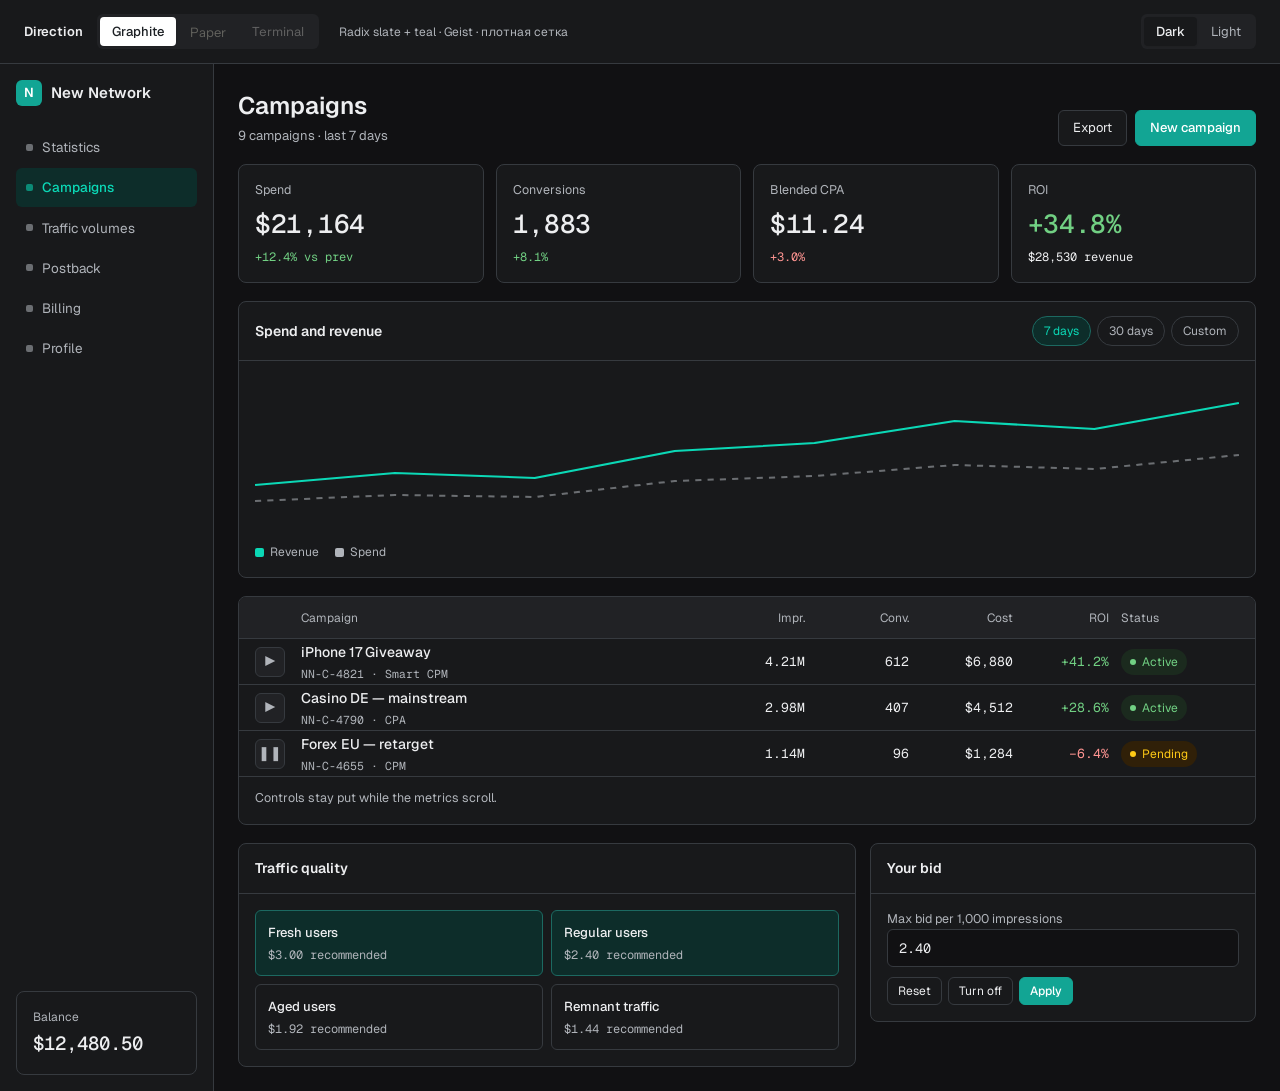
==== styleguide.html @ 1e0968e9 "Add a live comparison of three design directions styleguide.html renders the same slice of the cabin" ====
<!doctype html>
<html lang="en" data-skin="graphite" data-theme="dark">
<head>
<meta charset="utf-8">
<meta name="viewport" content="width=device-width,initial-scale=1">
<title>New Network — design directions</title>
<link rel="preconnect" href="https://fonts.googleapis.com">
<link rel="preconnect" href="https://fonts.gstatic.com" crossorigin>
<link href="https://fonts.googleapis.com/css2?family=Geist:wght@400;500;600&family=Geist+Mono:wght@400;500&family=Instrument+Sans:wght@400;500;600&family=IBM+Plex+Mono:wght@400;500&family=Space+Grotesk:wght@400;500;600&family=Martian+Mono:wght@400;500&display=swap" rel="stylesheet">
<link rel="stylesheet" href="skins.css?v=1">
<link rel="stylesheet" href="styleguide.css?v=1">
</head>
<body>

<div class="bar">
  <b>Direction</b>
  <div class="sw" id="skins">
    <button data-skin="graphite" aria-pressed="true">Graphite</button>
    <button data-skin="paper" aria-pressed="false">Paper</button>
    <button data-skin="terminal" aria-pressed="false">Terminal</button>
  </div>
  <span class="lab" id="about">Radix slate + teal · Geist · плотная сетка</span>
  <div class="sw" id="themes" style="margin-left:auto">
    <button data-theme="dark" aria-pressed="true">Dark</button>
    <button data-theme="light" aria-pressed="false">Light</button>
  </div>
</div>

<div class="wrap">
  <aside class="side">
    <div class="logo"><span class="mark">N</span> New Network</div>
    <nav class="nav">
      <a href="#"><i></i>Statistics</a>
      <a href="#" class="on"><i></i>Campaigns</a>
      <a href="#"><i></i>Traffic volumes</a>
      <a href="#"><i></i>Postback</a>
      <a href="#"><i></i>Billing</a>
      <a href="#"><i></i>Profile</a>
    </nav>
    <div class="bal"><div class="k">Balance</div><div class="v">$12,480.50</div></div>
  </aside>

  <main class="main">
    <div class="head">
      <div><h1 class="h1">Campaigns</h1><p class="sub">9 campaigns · last 7 days</p></div>
      <div class="btns"><button class="btn">Export</button><button class="btn pri">New campaign</button></div>
    </div>

    <div class="cards">
      <div class="card"><div class="k">Spend</div><div class="v">$21,164</div><div class="d up">+12.4% vs prev</div></div>
      <div class="card"><div class="k">Conversions</div><div class="v">1,883</div><div class="d up">+8.1%</div></div>
      <div class="card"><div class="k">Blended CPA</div><div class="v">$11.24</div><div class="d down">+3.0%</div></div>
      <div class="card"><div class="k">ROI</div><div class="v up">+34.8%</div><div class="d">$28,530 revenue</div></div>
    </div>

    <div class="panel">
      <div class="panel-h"><span class="panel-t">Spend and revenue</span>
        <div class="chips"><span class="chip on">7 days</span><span class="chip">30 days</span><span class="chip">Custom</span></div>
      </div>
      <div class="chart">
        <svg viewBox="0 0 640 150" preserveAspectRatio="none">
          <polyline fill="none" stroke="var(--accent)" stroke-width="2" points="0,108 91,96 182,101 273,74 364,66 455,44 546,52 640,26"/>
          <polyline fill="none" stroke="var(--text-3)" stroke-width="2" stroke-dasharray="4 4" opacity="0.55" points="0,124 91,118 182,120 273,104 364,99 455,88 546,92 640,78"/>
        </svg>
      </div>
      <div class="legend"><span><i class="key" style="background:var(--accent)"></i>Revenue</span>
        <span><i class="key" style="background:var(--text-3)"></i>Spend</span></div>
    </div>

    <div class="panel">
      <div class="tr thead">
        <div></div><div class="th">Campaign</div><div class="th r">Impr.</div><div class="th r">Conv.</div>
        <div class="th r">Cost</div><div class="th r">ROI</div><div class="th">Status</div>
      </div>
      <div class="tr row">
        <div class="play">▶</div>
        <div><div class="cname">iPhone 17 Giveaway</div><div class="cid">NN-C-4821 · Smart CPM</div></div>
        <div class="num r">4.21M</div><div class="num r">612</div><div class="num r">$6,880</div>
        <div class="num r up">+41.2%</div><div><span class="pill ok"><i class="dot"></i>Active</span></div>
      </div>
      <div class="tr row">
        <div class="play">▶</div>
        <div><div class="cname">Casino DE — mainstream</div><div class="cid">NN-C-4790 · CPA</div></div>
        <div class="num r">2.98M</div><div class="num r">407</div><div class="num r">$4,512</div>
        <div class="num r up">+28.6%</div><div><span class="pill ok"><i class="dot"></i>Active</span></div>
      </div>
      <div class="tr row">
        <div class="play">❚❚</div>
        <div><div class="cname">Forex EU — retarget</div><div class="cid">NN-C-4655 · CPM</div></div>
        <div class="num r">1.14M</div><div class="num r">96</div><div class="num r">$1,284</div>
        <div class="num r down">−6.4%</div><div><span class="pill wait"><i class="dot"></i>Pending</span></div>
      </div>
      <div class="note" style="padding-top:12px">Controls stay put while the metrics scroll.</div>
    </div>

    <div class="two">
      <div class="panel">
        <div class="panel-h"><span class="panel-t">Traffic quality</span></div>
        <div class="field">
          <div class="tiles">
            <div class="tile on"><b>Fresh users</b><s>$3.00 recommended</s></div>
            <div class="tile on"><b>Regular users</b><s>$2.40 recommended</s></div>
            <div class="tile"><b>Aged users</b><s>$1.92 recommended</s></div>
            <div class="tile"><b>Remnant traffic</b><s>$1.44 recommended</s></div>
          </div>
        </div>
      </div>
      <div class="panel">
        <div class="panel-h"><span class="panel-t">Your bid</span></div>
        <div class="field">
          <div><div class="lab">Max bid per 1,000 impressions</div>
            <input class="inp" value="2.40" style="font-family:var(--mono)"></div>
          <div class="acts" style="justify-content:flex-start">
            <button class="btn xs">Reset</button><button class="btn xs dgr">Turn off</button>
            <button class="btn xs pri">Apply</button>
          </div>
        </div>
      </div>
    </div>
  </main>
</div>

<script>
  var ABOUT = {
    graphite: 'Radix slate + teal · Geist · плотная сетка, радиус 8',
    paper:    'Radix sand + orange · Instrument Sans · воздух, радиус 14, строка 58',
    terminal: 'Radix gray + lime · Space Grotesk + Martian Mono · радиус 2, строка 40'
  };
  function bind(id, attr) {
    document.getElementById(id).addEventListener('click', function (e) {
      var b = e.target.closest('button'); if (!b) return;
      document.documentElement.setAttribute('data-' + attr, b.dataset[attr]);
      [].forEach.call(this.querySelectorAll('button'), function (x) {
        x.setAttribute('aria-pressed', String(x === b));
      });
      if (attr === 'skin') document.getElementById('about').textContent = ABOUT[b.dataset.skin];
    });
  }
  bind('skins', 'skin'); bind('themes', 'theme');
</script>
</body>
</html>
---- skins.css ----
/* Три направления кабинета.
   Значения взяты из Radix Colors (MIT, https://github.com/radix-ui/colors):
   шкалы slate / sand / gray + teal / orange / lime, светлые и тёмные пары.
   Ступени по назначению: 1-3 подложки, 6-8 рамки, 9 заливка, 11 текст, 12 заголовок. */

[data-skin="graphite"], [data-skin="graphite"][data-theme="light"] {
  --bg:#f9f9fb; --surface:#ffffff; --surface-2:#f0f0f3; --surface-3:#e8e8ec;
  --border:#d9d9e0; --border-strong:#b9bbc6;
  --text:#1c2024; --text-2:#60646c; --text-3:#60646c;
  --accent:#008573; --accent-solid:#12a594; --accent-soft:#e0f8f3; --accent-line:#83cdc1;
  --pos:#2a7e3b; --pos-soft:#e9f6e9; --neg:#ce2c31; --neg-soft:#feebec;
  --warn:#ab6400; --warn-soft:#fff7c2; --info:#0d74ce;
  --font:'Geist', system-ui, sans-serif; --mono:'Geist Mono', monospace;
  --r:8px; --r-sm:6px; --row:46px; --pad:16px; --track:0;
}

[data-skin="graphite"][data-theme="dark"] {
  --bg:#111113; --surface:#18191b; --surface-2:#212225; --surface-3:#272a2d;
  --border:#363a3f; --border-strong:#5a6169;
  --text:#edeef0; --text-2:#b0b4ba; --text-3:#b0b4ba;
  --accent:#0bd8b6; --accent-solid:#12a594; --accent-soft:#0d2d2a; --accent-line:#1c6961;
  --pos:#71d083; --pos-soft:#1b2a1e; --neg:#ff9592; --neg-soft:#3b1219;
  --warn:#ffca16; --warn-soft:#302008; --info:#70b8ff;
  --font:'Geist', system-ui, sans-serif; --mono:'Geist Mono', monospace;
  --r:8px; --r-sm:6px; --row:46px; --pad:16px; --track:0;
}

[data-skin="paper"], [data-skin="paper"][data-theme="light"] {
  --bg:#f9f9f8; --surface:#ffffff; --surface-2:#f1f0ef; --surface-3:#e9e8e6;
  --border:#dad9d6; --border-strong:#bcbbb5;
  --text:#21201c; --text-2:#63635e; --text-3:#63635e;
  --accent:#cc4e00; --accent-solid:#f76b15; --accent-soft:#ffefd6; --accent-line:#f5ae73;
  --pos:#2a7e3b; --pos-soft:#e9f6e9; --neg:#ce2c31; --neg-soft:#feebec;
  --warn:#ab6400; --warn-soft:#fff7c2; --info:#0d74ce;
  --font:'Instrument Sans', system-ui, sans-serif; --mono:'IBM Plex Mono', monospace;
  --r:14px; --r-sm:10px; --row:58px; --pad:20px; --track:0;
}

[data-skin="paper"][data-theme="dark"] {
  --bg:#111110; --surface:#191918; --surface-2:#222221; --surface-3:#2a2a28;
  --border:#3b3a37; --border-strong:#62605b;
  --text:#eeeeec; --text-2:#b5b3ad; --text-3:#b5b3ad;
  --accent:#ffa057; --accent-solid:#f76b15; --accent-soft:#331e0b; --accent-line:#7e451d;
  --pos:#71d083; --pos-soft:#1b2a1e; --neg:#ff9592; --neg-soft:#3b1219;
  --warn:#ffca16; --warn-soft:#302008; --info:#70b8ff;
  --font:'Instrument Sans', system-ui, sans-serif; --mono:'IBM Plex Mono', monospace;
  --r:14px; --r-sm:10px; --row:58px; --pad:20px; --track:0;
}

[data-skin="terminal"], [data-skin="terminal"][data-theme="light"] {
  --bg:#f9f9f9; --surface:#ffffff; --surface-2:#f0f0f0; --surface-3:#e8e8e8;
  --border:#d9d9d9; --border-strong:#bbbbbb;
  --text:#202020; --text-2:#646464; --text-3:#646464;
  --accent:#5c7c2f; --accent-solid:#bdee63; --accent-soft:#eef6d6; --accent-line:#abc978;
  --pos:#2a7e3b; --pos-soft:#e9f6e9; --neg:#ce2c31; --neg-soft:#feebec;
  --warn:#ab6400; --warn-soft:#fff7c2; --info:#0d74ce;
  --font:'Space Grotesk', system-ui, sans-serif; --mono:'Martian Mono', monospace;
  --r:3px; --r-sm:2px; --row:40px; --pad:12px; --track:0.02em;
}

[data-skin="terminal"][data-theme="dark"] {
  --bg:#111111; --surface:#191919; --surface-2:#222222; --surface-3:#2a2a2a;
  --border:#3a3a3a; --border-strong:#606060;
  --text:#eeeeee; --text-2:#b4b4b4; --text-3:#b4b4b4;
  --accent:#bde56c; --accent-solid:#bdee63; --accent-soft:#1f2917; --accent-line:#496231;
  --pos:#71d083; --pos-soft:#1b2a1e; --neg:#ff9592; --neg-soft:#3b1219;
  --warn:#ffca16; --warn-soft:#302008; --info:#70b8ff;
  --font:'Space Grotesk', system-ui, sans-serif; --mono:'Martian Mono', monospace;
  --r:3px; --r-sm:2px; --row:40px; --pad:12px; --track:0.02em;
}
---- styleguide.css ----
/* Витрина направлений. Всё рисуется только на токенах из skins.css. */
* { box-sizing:border-box; }
body { margin:0; background:var(--bg); color:var(--text); font-family:var(--font);
  font-size:14px; line-height:1.5; -webkit-font-smoothing:antialiased; }

/* ── переключатели ── */
.bar { position:sticky; top:0; z-index:20; display:flex; flex-wrap:wrap; align-items:center; gap:10px;
  padding:14px 24px; background:var(--surface); border-bottom:1px solid var(--border); }
.bar b { font-size:13px; font-weight:600; margin-right:4px; }
.bar .lab { font-size:12px; color:var(--text-2); margin-left:10px; }
.sw { display:flex; gap:2px; padding:3px; background:var(--surface-2); border-radius:var(--r-sm); }
.sw button { appearance:none; border:0; background:transparent; cursor:pointer; color:var(--text-2);
  font-family:var(--font); font-size:13px; padding:6px 12px; border-radius:calc(var(--r-sm) - 2px); }
.sw button[aria-pressed="true"] { background:var(--surface); color:var(--text); font-weight:500;
  box-shadow:0 1px 2px rgba(0,0,0,0.08); }

.wrap { display:flex; min-height:calc(100vh - 57px); }

/* ── боковое меню ── */
.side { width:214px; flex:0 0 214px; padding:var(--pad); border-right:1px solid var(--border);
  background:var(--surface); display:flex; flex-direction:column; gap:22px; }
.logo { display:flex; align-items:center; gap:9px; font-weight:600; font-size:15px; letter-spacing:var(--track); }
.mark { width:26px; height:26px; border-radius:var(--r-sm); background:var(--accent-solid);
  display:grid; place-items:center; color:#fff; font-size:13px; font-weight:600; }
.nav { display:flex; flex-direction:column; gap:2px; }
.nav a { display:flex; align-items:center; gap:9px; padding:9px 10px; border-radius:var(--r-sm);
  color:var(--text-2); text-decoration:none; font-size:13.5px; letter-spacing:var(--track); }
.nav a:hover { background:var(--surface-2); color:var(--text); }
.nav a.on { background:var(--accent-soft); color:var(--accent); font-weight:500; }
.nav i { width:7px; height:7px; border-radius:2px; background:currentColor; opacity:0.55; }
.bal { margin-top:auto; padding:var(--pad); border:1px solid var(--border); border-radius:var(--r); }
.bal .k { font-size:12px; color:var(--text-2); }
.bal .v { font-family:var(--mono); font-size:19px; font-weight:500; margin-top:4px;
  font-variant-numeric:tabular-nums; }

/* ── содержимое ── */
.main { flex:1; min-width:0; padding:24px; display:flex; flex-direction:column; gap:18px; }
.h1 { font-size:24px; font-weight:600; letter-spacing:var(--track); margin:0; }
.sub { font-size:13px; color:var(--text-2); margin:2px 0 0; }
.head { display:flex; align-items:flex-end; gap:16px; flex-wrap:wrap; }
.head .btns { margin-left:auto; display:flex; gap:8px; }

.btn { font-family:var(--font); font-size:13px; letter-spacing:var(--track); cursor:pointer;
  padding:0 14px; height:36px; border-radius:var(--r-sm); border:1px solid var(--border);
  background:var(--surface); color:var(--text); display:inline-flex; align-items:center; gap:7px; }
.btn:hover { border-color:var(--border-strong); }
.btn.pri { background:var(--accent-solid); border-color:var(--accent-solid); color:#fff; font-weight:500; }
.btn.xs { height:28px; padding:0 10px; font-size:12px; }
.btn.dgr:hover { border-color:var(--neg); color:var(--neg); }

.cards { display:grid; grid-template-columns:repeat(4,1fr); gap:12px; }
.card { background:var(--surface); border:1px solid var(--border); border-radius:var(--r); padding:var(--pad); }
.card .k { font-size:12.5px; color:var(--text-2); letter-spacing:var(--track); }
.card .v { font-family:var(--mono); font-size:26px; font-weight:500; margin-top:6px;
  font-variant-numeric:tabular-nums; letter-spacing:-0.01em; }
.card .d { font-size:12px; margin-top:4px; font-family:var(--mono); }
.up { color:var(--pos); } .down { color:var(--neg); }

.panel { background:var(--surface); border:1px solid var(--border); border-radius:var(--r); overflow:hidden; }
.panel-h { display:flex; align-items:center; gap:10px; padding:14px var(--pad); border-bottom:1px solid var(--border); }
.panel-t { font-size:14px; font-weight:600; letter-spacing:var(--track); }
.chips { display:flex; gap:6px; margin-left:auto; }
.chip { font-size:12px; padding:5px 11px; border-radius:99px; border:1px solid var(--border);
  color:var(--text-2); cursor:pointer; }
.chip.on { background:var(--accent-soft); border-color:var(--accent-line); color:var(--accent); }

/* ── таблица ── */
.tr { display:grid; grid-template-columns:34px minmax(160px,1fr) 96px 92px 92px 84px 118px;
  gap:12px; align-items:center; padding:0 var(--pad); }
.thead { height:42px; background:var(--surface-2); border-bottom:1px solid var(--border); }
.th { font-size:12px; color:var(--text-2); letter-spacing:var(--track); }
.row { min-height:var(--row); border-bottom:1px solid var(--border); background:var(--surface); }
.row:last-child { border-bottom:none; }
.row:hover { background:var(--surface-2); }
.r { text-align:right; }
.cell { font-size:13.5px; }
.num { font-family:var(--mono); font-size:13px; font-variant-numeric:tabular-nums; }
.cname { font-weight:500; letter-spacing:var(--track); }
.cid { font-family:var(--mono); font-size:11.5px; color:var(--text-2); margin-top:2px; }
.pill { display:inline-flex; align-items:center; gap:6px; font-size:12px; padding:4px 9px;
  border-radius:99px; background:var(--surface-2); color:var(--text-2); }
.pill.ok { background:var(--pos-soft); color:var(--pos); }
.pill.wait { background:var(--warn-soft); color:var(--warn); }
.dot { width:6px; height:6px; border-radius:50%; background:currentColor; }
.play { width:30px; height:30px; border-radius:var(--r-sm); border:1px solid var(--border);
  background:var(--surface-2); display:grid; place-items:center; cursor:pointer; color:var(--text-2); }
.play:hover { color:var(--accent); border-color:var(--accent-line); }
.acts { display:flex; gap:6px; justify-content:flex-end; }

/* ── график ── */
.chart { padding:var(--pad); }
.chart svg { width:100%; height:150px; display:block; }
.legend { display:flex; gap:16px; font-size:12px; color:var(--text-2); padding:0 var(--pad) var(--pad); }
.legend span { display:inline-flex; align-items:center; gap:6px; }
.key { width:9px; height:9px; border-radius:2px; }

.two { display:grid; grid-template-columns:1.6fr 1fr; gap:14px; align-items:start; }
.field { padding:var(--pad); display:flex; flex-direction:column; gap:10px; }
.lab { font-size:12.5px; color:var(--text-2); letter-spacing:var(--track); }
.inp { height:38px; border-radius:var(--r-sm); border:1px solid var(--border); background:var(--bg);
  color:var(--text); font-family:var(--font); font-size:13.5px; padding:0 11px; width:100%; }
.inp:focus { outline:2px solid var(--accent-line); outline-offset:-1px; border-color:var(--accent); }
.tiles { display:grid; grid-template-columns:1fr 1fr; gap:8px; }
.tile { border:1px solid var(--border); border-radius:var(--r-sm); padding:11px 12px; cursor:pointer; }
.tile.on { border-color:var(--accent-line); background:var(--accent-soft); }
.tile b { font-size:13px; font-weight:500; }
.tile s { display:block; text-decoration:none; font-family:var(--mono); font-size:12px;
  color:var(--text-2); margin-top:3px; }
.note { font-size:12.5px; color:var(--text-2); padding:0 var(--pad) var(--pad); }
@media (max-width:1000px) { .cards { grid-template-columns:1fr 1fr; } .two { grid-template-columns:1fr; } }
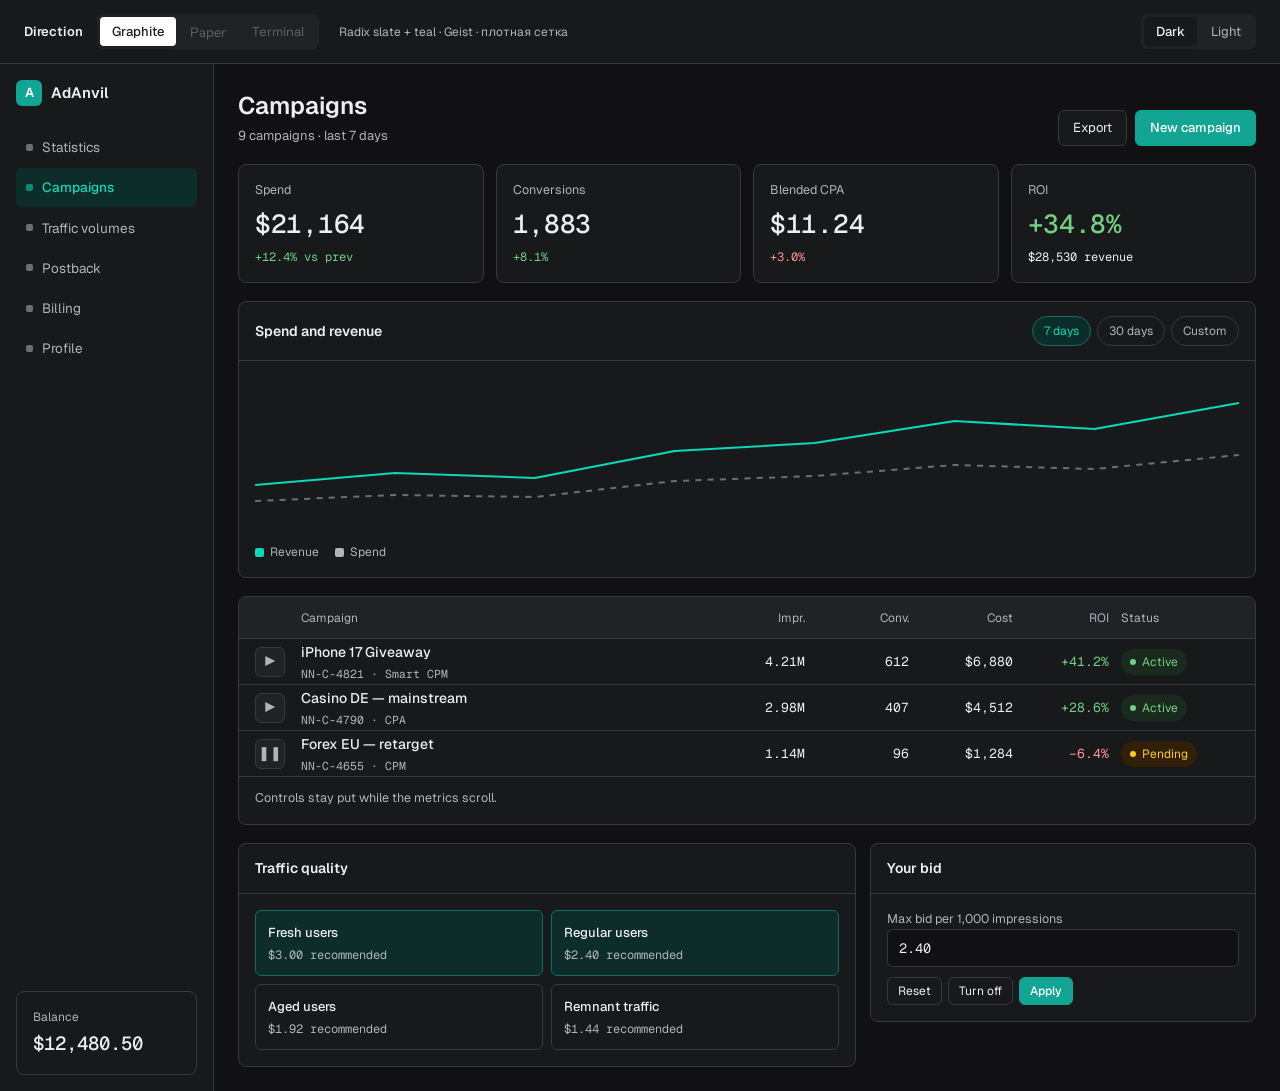
==== commit 6c4ea8bf: "Name the network AdAnvil Renamed throughout: page title, description and Open Graph tags, the wordma" ====
--- a/styleguide.html
+++ b/styleguide.html
@@ -3,7 +3,7 @@
 <head>
 <meta charset="utf-8">
 <meta name="viewport" content="width=device-width,initial-scale=1">
-<title>New Network — design directions</title>
+<title>AdAnvil — design directions</title>
 <link rel="preconnect" href="https://fonts.googleapis.com">
 <link rel="preconnect" href="https://fonts.gstatic.com" crossorigin>
 <link href="https://fonts.googleapis.com/css2?family=Geist:wght@400;500;600&family=Geist+Mono:wght@400;500&family=Instrument+Sans:wght@400;500;600&family=IBM+Plex+Mono:wght@400;500&family=Space+Grotesk:wght@400;500;600&family=Martian+Mono:wght@400;500&display=swap" rel="stylesheet">
@@ -28,7 +28,7 @@
 
 <div class="wrap">
   <aside class="side">
-    <div class="logo"><span class="mark">N</span> New Network</div>
+    <div class="logo"><span class="mark">A</span> AdAnvil</div>
     <nav class="nav">
       <a href="#"><i></i>Statistics</a>
       <a href="#" class="on"><i></i>Campaigns</a>
